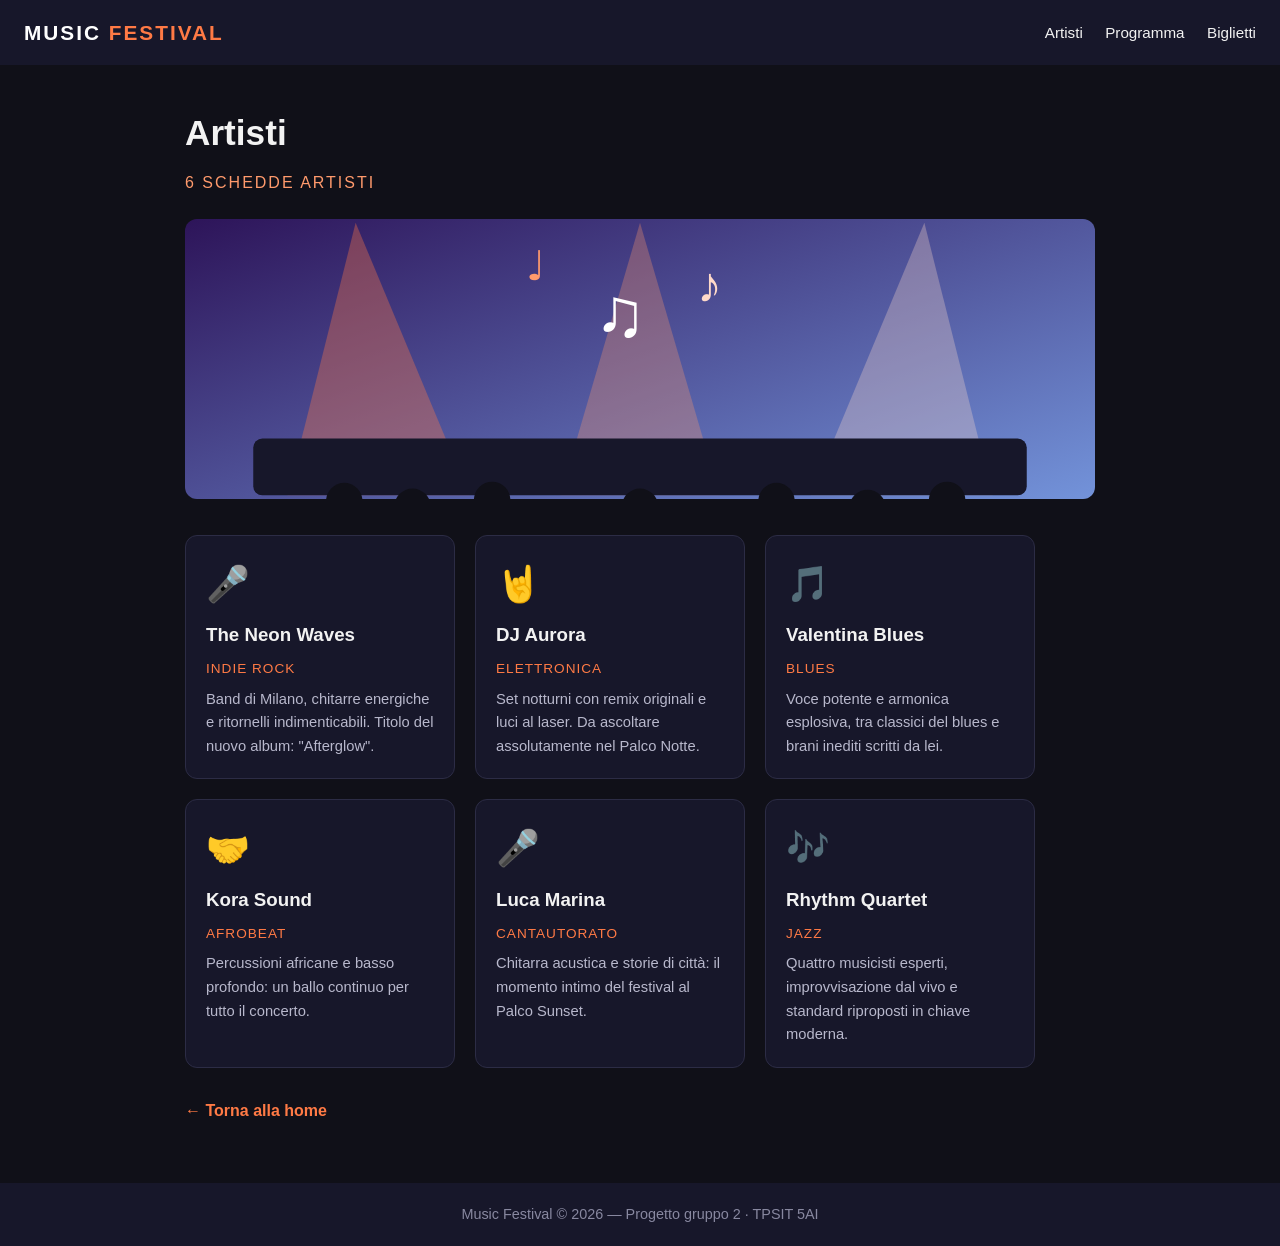
==== sezione-a.html @ 11188a15 "Sezione A, Artisti In questo commit ho implementato la pagina HTML per la sezione Artisti del Music " ====
<!DOCTYPE html>
<html lang="it">
<head>
  <meta charset="UTF-8">
  <meta name="viewport" content="width=device-width, initial-scale=1.0">
  <title>Music Festival - Artisti</title>
  <style>
/* Music Festival - Gruppo 2 - style.css */

* {
  margin: 0;
  padding: 0;
  box-sizing: border-box;
}

body {
  font-family: "Segoe UI", Arial, sans-serif;
  background: #101018;
  color: #f2f2f2;
  line-height: 1.6;
}

a {
  color: #ff7a45;
}

/* Header e navigazione */
header {
  background: #17172a;
  padding: 16px 24px;
  display: flex;
  justify-content: space-between;
  align-items: center;
  flex-wrap: wrap;
  gap: 12px;
}

.logo {
  font-size: 1.3rem;
  font-weight: bold;
  letter-spacing: 2px;
  color: #fff;
  text-decoration: none;
}

.logo span {
  color: #ff7a45;
}

nav a {
  color: #f2f2f2;
  text-decoration: none;
  margin-left: 18px;
  font-size: 0.95rem;
}

nav a:hover {
  color: #ff7a45;
}

/* Hero della home */
.hero {
  text-align: center;
  padding: 70px 20px;
  background: linear-gradient(135deg, #2b1055 0%, #7597de 100%);
}

.hero h1 {
  font-size: 3rem;
  letter-spacing: 4px;
}

.hero p {
  margin: 12px 0 24px;
  letter-spacing: 3px;
  color: #ffd9c9;
}

.btn {
  display: inline-block;
  background: #ff7a45;
  color: #101018;
  padding: 12px 26px;
  border-radius: 24px;
  text-decoration: none;
  font-weight: bold;
}

.btn:hover {
  background: #ff9a6c;
}

/* Griglia delle sezioni */
.griglia {
  display: flex;
  flex-wrap: wrap;
  justify-content: center;
  gap: 24px;
  padding: 48px 20px;
  max-width: 1100px;
  margin: 0 auto;
}

.card {
  background: #17172a;
  border-radius: 12px;
  padding: 24px;
  width: 300px;
  text-align: center;
  text-decoration: none;
  color: #f2f2f2;
  border: 1px solid #2c2c45;
  transition: transform 0.2s;
}

.card:hover {
  transform: translateY(-5px);
  border-color: #ff7a45;
}

.card .emoji {
  font-size: 2.5rem;
}

.card h2 {
  margin: 12px 0 6px;
  font-size: 1.3rem;
}

.card p {
  color: #b8b8cc;
  font-size: 0.95rem;
}

/* Pagine delle sezioni */
.contenuto {
  max-width: 950px;
  margin: 0 auto;
  padding: 40px 20px 60px;
}

.contenuto h1 {
  font-size: 2.2rem;
  margin-bottom: 8px;
}

.sottotitolo {
  color: #ff9a6c;
  letter-spacing: 2px;
  margin-bottom: 24px;
}

.immagine {
  width: 100%;
  max-height: 280px;
  object-fit: cover;
  border-radius: 12px;
  margin-bottom: 28px;
}

.contenuto h2 {
  margin: 30px 0 12px;
  color: #ffb08a;
}

/* Schede artisti */
.artisti {
  display: flex;
  flex-wrap: wrap;
  gap: 20px;
}

.artista {
  background: #17172a;
  border: 1px solid #2c2c45;
  border-radius: 12px;
  padding: 20px;
  width: 270px;
}

.artista .foto {
  font-size: 2.2rem;
}

.artista h3 {
  margin: 8px 0 4px;
}

.artista .genere {
  color: #ff7a45;
  font-size: 0.85rem;
  letter-spacing: 1px;
}

.artista p {
  margin-top: 8px;
  font-size: 0.92rem;
  color: #b8b8cc;
}

/* Programma */
table {
  width: 100%;
  border-collapse: collapse;
  background: #17172a;
  border-radius: 12px;
  overflow: hidden;
  margin-bottom: 24px;
}

caption {
  text-align: left;
  font-weight: bold;
  font-size: 1.15rem;
  color: #ffb08a;
  padding: 14px 0 8px;
}

th,
td {
  padding: 12px 14px;
  text-align: left;
  border-bottom: 1px solid #2c2c45;
  font-size: 0.95rem;
}

th {
  background: #22223a;
  color: #ffd9c9;
}

tr:last-child td {
  border-bottom: none;
}

/* Biglietti */
.biglietti {
  display: flex;
  flex-wrap: wrap;
  gap: 20px;
  margin-bottom: 30px;
}

.biglietto {
  background: #17172a;
  border: 1px solid #2c2c45;
  border-radius: 12px;
  padding: 22px;
  width: 260px;
}

.biglietto.destacato {
  border-color: #ff7a45;
}

.biglietto h3 {
  margin-bottom: 6px;
}

.prezzo {
  font-size: 2rem;
  font-weight: bold;
  color: #ff7a45;
}

.biglietto ul {
  margin-top: 12px;
  padding-left: 18px;
  color: #b8b8cc;
  font-size: 0.92rem;
}

.info {
  background: #17172a;
  border-left: 4px solid #ff7a45;
  border-radius: 8px;
  padding: 18px 20px;
  margin-bottom: 16px;
}

.info h3 {
  margin-bottom: 6px;
}

/* Link di ritorno e footer */
.torna-home {
  display: inline-block;
  margin-top: 30px;
  color: #ff7a45;
  text-decoration: none;
  font-weight: bold;
}

.torna-home:hover {
  text-decoration: underline;
}

footer {
  background: #17172a;
  text-align: center;
  padding: 20px;
  color: #8888a0;
  font-size: 0.9rem;
}
</style>
</head>
<body>

  <header>
    <a class="logo" href="index.html">MUSIC <span>FESTIVAL</span></a>
    <nav>
      <a href="sezione-a.html">Artisti</a>
      <a href="sezione-b.html">Programma</a>
      <a href="sezione-c.html">Biglietti</a>
    </nav>
  </header>

  <main class="contenuto">
    <h1>Artisti</h1>
    <p class="sottotitolo">6 SCHEDDE ARTISTI</p>

    <img class="immagine" src="img/artisti.svg" alt="Illustrazione artisti sul palco">

    <div class="artisti">
      <article class="artista">
        <div class="foto">&#127908;</div>
        <h3>The Neon Waves</h3>
        <p class="genere">INDIE ROCK</p>
        <p>Band di Milano, chitarre energiche e ritornelli indimenticabili. Titolo del nuovo album: "Afterglow".</p>
      </article>

      <article class="artista">
        <div class="foto">&#129304;</div>
        <h3>DJ Aurora</h3>
        <p class="genere">ELETTRONICA</p>
        <p>Set notturni con remix originali e luci al laser. Da ascoltare assolutamente nel Palco Notte.</p>
      </article>

      <article class="artista">
        <div class="foto">&#127925;</div>
        <h3>Valentina Blues</h3>
        <p class="genere">BLUES</p>
        <p>Voce potente e armonica esplosiva, tra classici del blues e brani inediti scritti da lei.</p>
      </article>

      <article class="artista">
        <div class="foto">&#129309;</div>
        <h3>Kora Sound</h3>
        <p class="genere">AFROBEAT</p>
        <p>Percussioni africane e basso profondo: un ballo continuo per tutto il concerto.</p>
      </article>

      <article class="artista">
        <div class="foto">&#127908;</div>
        <h3>Luca Marina</h3>
        <p class="genere">CANTAUTORATO</p>
        <p>Chitarra acustica e storie di città: il momento intimo del festival al Palco Sunset.</p>
      </article>

      <article class="artista">
        <div class="foto">&#127926;</div>
        <h3>Rhythm Quartet</h3>
        <p class="genere">JAZZ</p>
        <p>Quattro musicisti esperti, improvvisazione dal vivo e standard riproposti in chiave moderna.</p>
      </article>
    </div>

    <a class="torna-home" href="index.html">&larr; Torna alla home</a>
  </main>

  <footer>
    Music Festival &copy; 2026 &mdash; Progetto gruppo 2 &middot; TPSIT 5AI
  </footer>

</body>
</html>
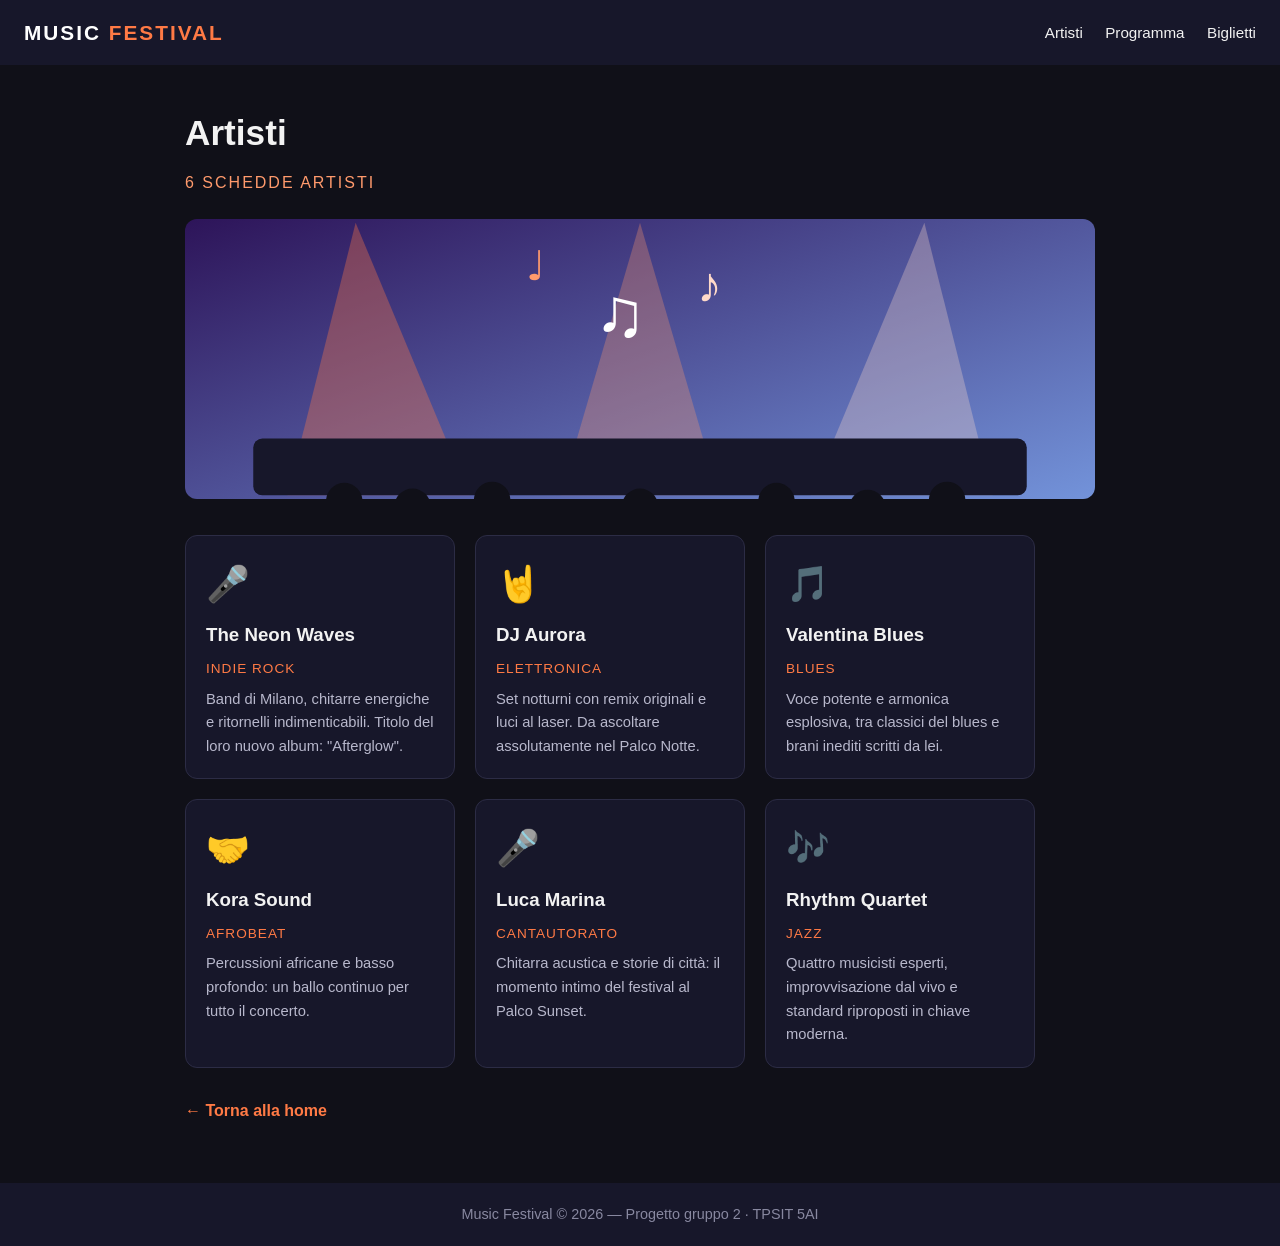
==== commit 60f7182d: "Cambio testo ho modificato un testo" ====
--- a/sezione-a.html
+++ b/sezione-a.html
@@ -326,7 +326,7 @@
         <div class="foto">&#127908;</div>
         <h3>The Neon Waves</h3>
         <p class="genere">INDIE ROCK</p>
-        <p>Band di Milano, chitarre energiche e ritornelli indimenticabili. Titolo del nuovo album: "Afterglow".</p>
+        <p>Band di Milano, chitarre energiche e ritornelli indimenticabili. Titolo del loro nuovo album: "Afterglow".</p>
       </article>
 
       <article class="artista">
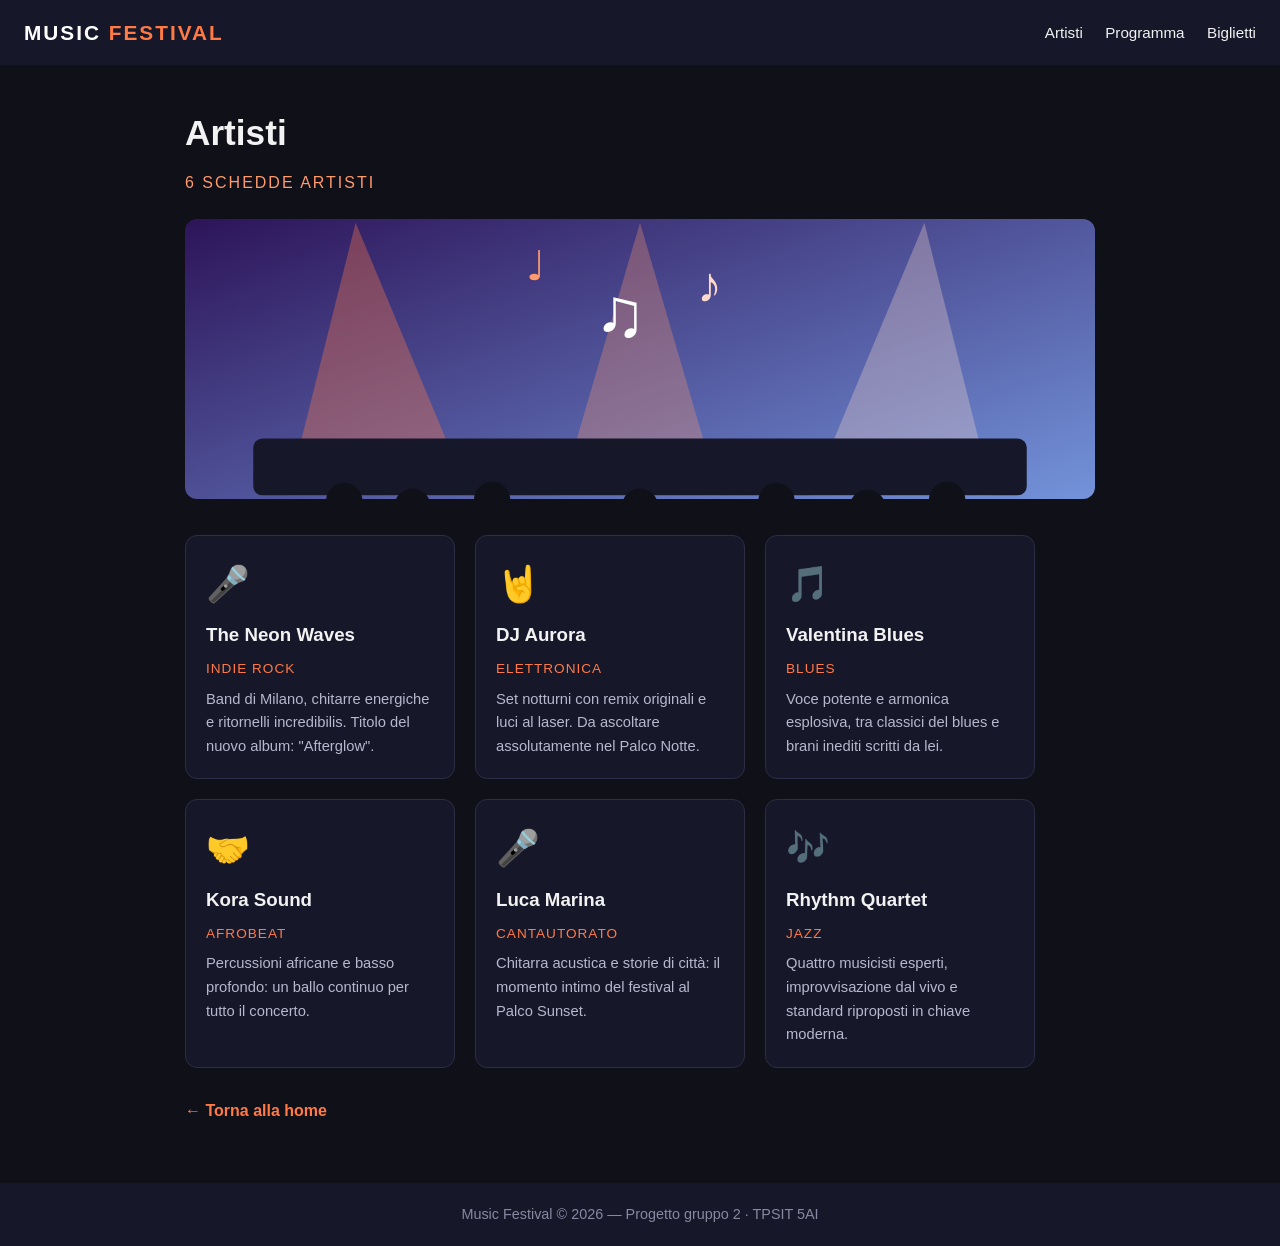
==== commit 88e2f268: "fix: ho modificato un testo ho modificato indimenticabili con incredibilis" ====
--- a/sezione-a.html
+++ b/sezione-a.html
@@ -326,7 +326,7 @@
         <div class="foto">&#127908;</div>
         <h3>The Neon Waves</h3>
         <p class="genere">INDIE ROCK</p>
-        <p>Band di Milano, chitarre energiche e ritornelli indimenticabili. Titolo del loro nuovo album: "Afterglow".</p>
+        <p>Band di Milano, chitarre energiche e ritornelli incredibilis. Titolo del nuovo album: "Afterglow".</p>
       </article>
 
       <article class="artista">
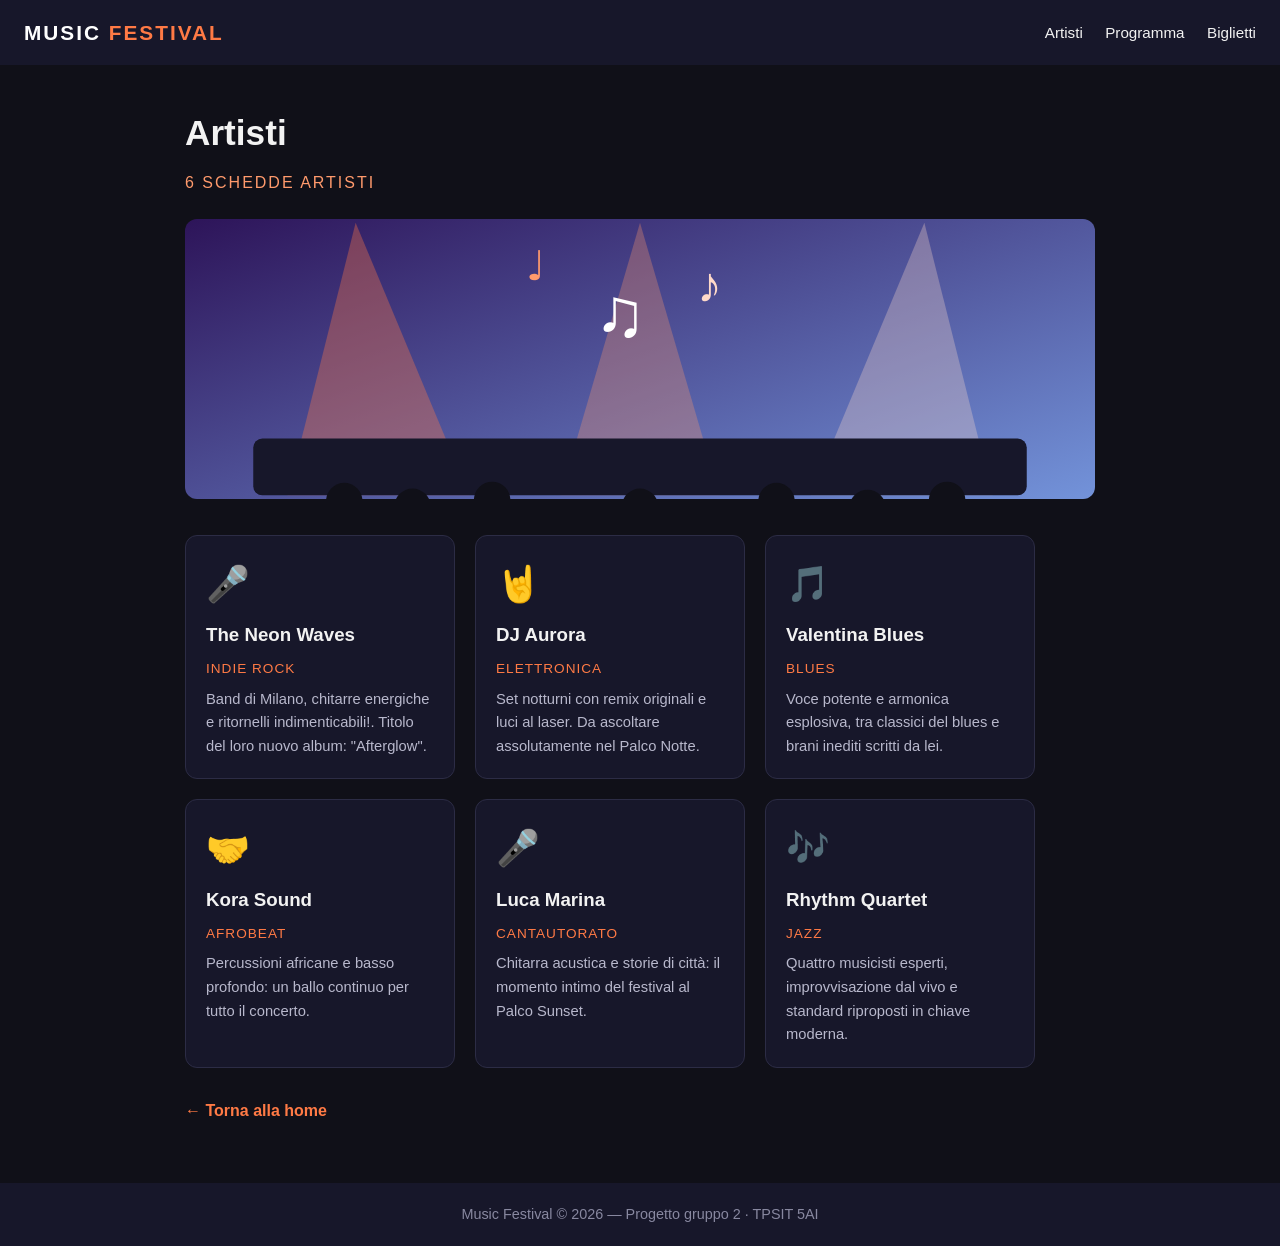
==== commit 2de7c4d3: "modifica testo ho modificato un testo" ====
--- a/sezione-a.html
+++ b/sezione-a.html
@@ -326,7 +326,7 @@
         <div class="foto">&#127908;</div>
         <h3>The Neon Waves</h3>
         <p class="genere">INDIE ROCK</p>
-        <p>Band di Milano, chitarre energiche e ritornelli incredibilis. Titolo del nuovo album: "Afterglow".</p>
+        <p>Band di Milano, chitarre energiche e ritornelli indimenticabili!. Titolo del loro nuovo album: "Afterglow".</p>
       </article>
 
       <article class="artista">
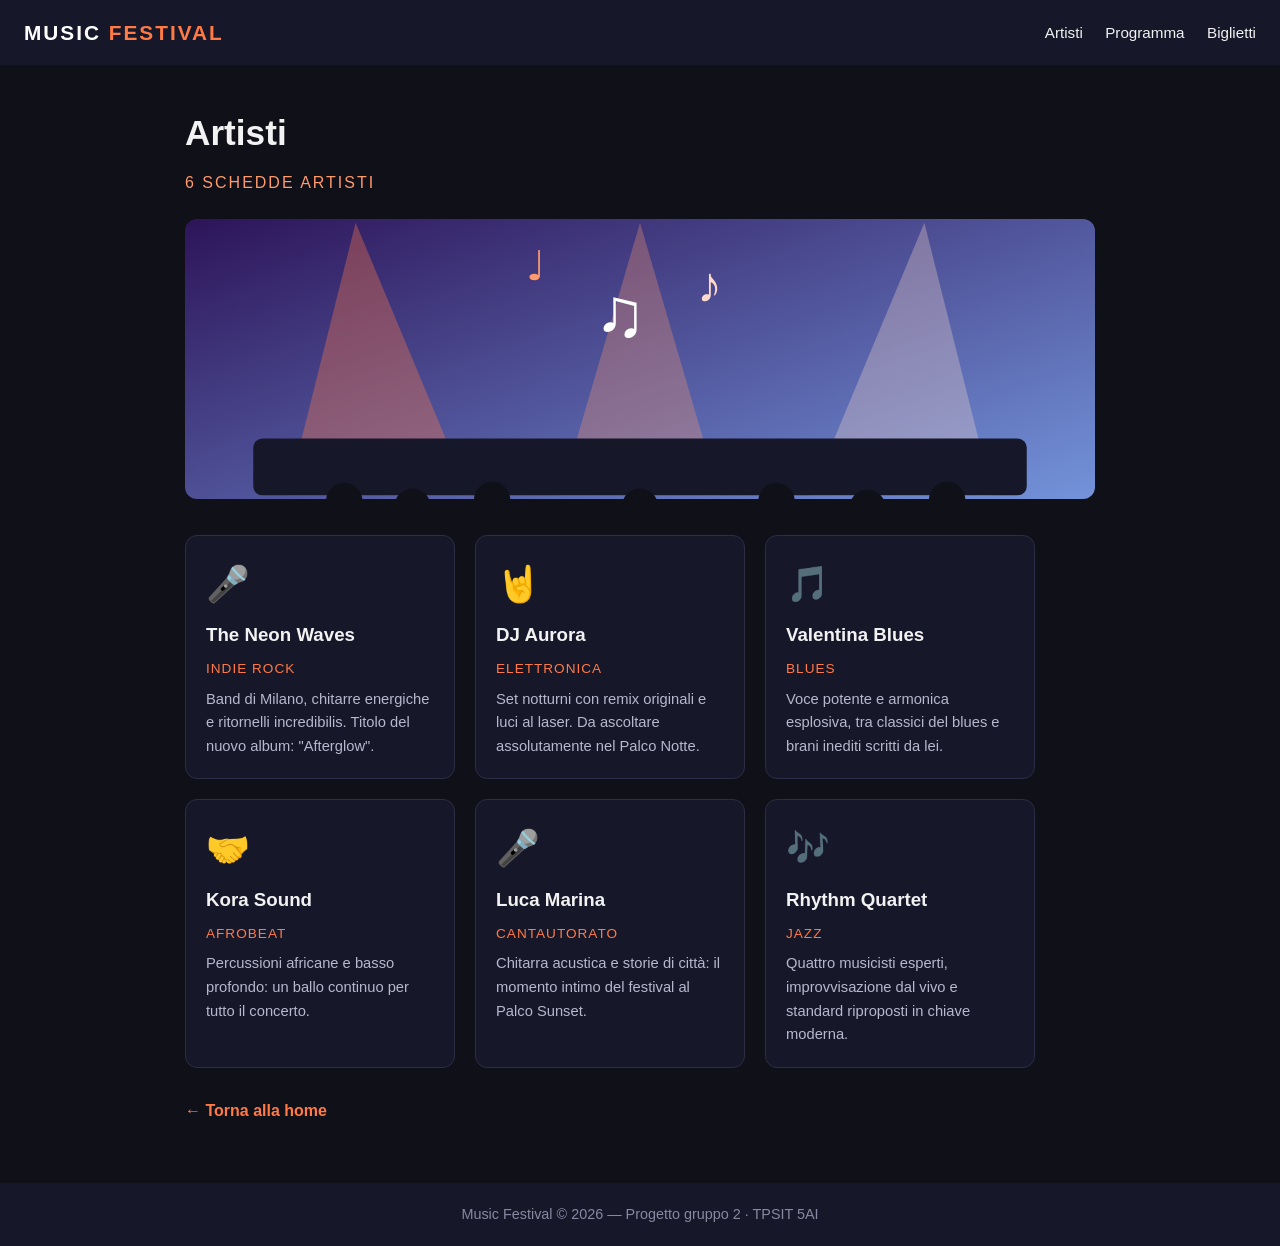
==== commit 02987328: "Merge branch 'main' into Morisi" ====
--- a/sezione-a.html
+++ b/sezione-a.html
@@ -326,7 +326,7 @@
         <div class="foto">&#127908;</div>
         <h3>The Neon Waves</h3>
         <p class="genere">INDIE ROCK</p>
-        <p>Band di Milano, chitarre energiche e ritornelli indimenticabili!. Titolo del loro nuovo album: "Afterglow".</p>
+        <p>Band di Milano, chitarre energiche e ritornelli incredibilis. Titolo del nuovo album: "Afterglow".</p>
       </article>
 
       <article class="artista">
